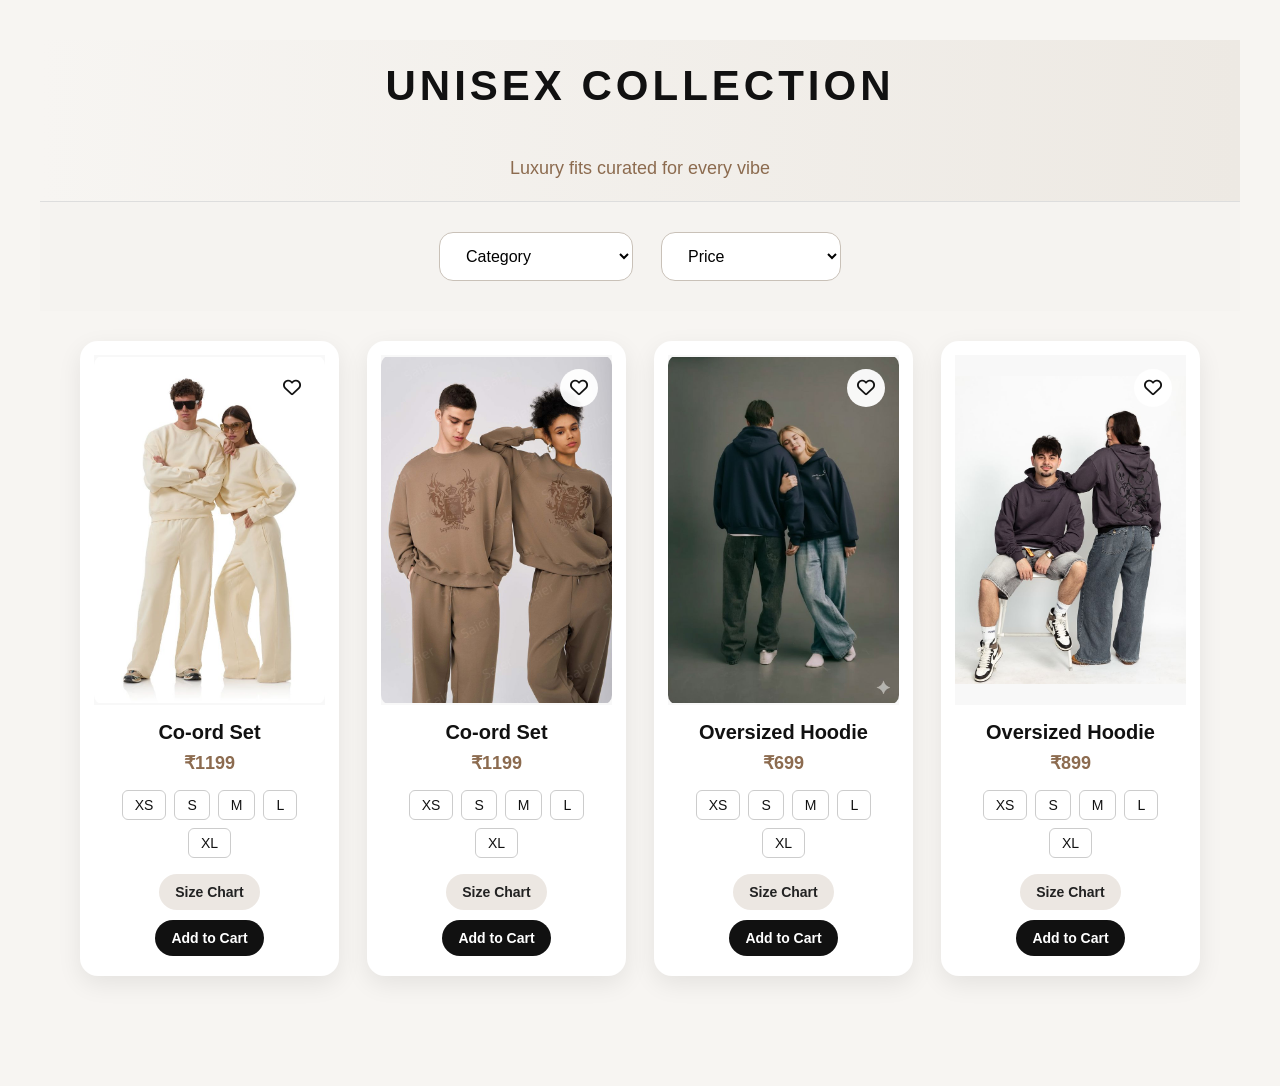
==== unisex.html @ 7d6be68d "5th project" ====
<!DOCTYPE html>
<html lang="en">
<head>
    <meta charset="UTF-8">
    <meta name="viewport" content="width=device-width, initial-scale=1.0">
    <title>UNISEX Collection| UNIFYD</title>
    <link rel="stylesheet" href="products.css">
    <link rel="stylesheet" href="collection.css">
    <link rel="stylesheet" href="https://cdnjs.cloudflare.com/ajax/libs/font-awesome/6.5.0/css/all.min.css">
</head>
<body>
    
<!-- HERO BANNER -->
<section class="collection-hero">
  <h1>UNISEX COLLECTION</h1>
  <p>Luxury fits curated for every vibe</p>
</section>

<!-- FILTER BAR -->
<div class="filter-bar">
  <select id="categoryFilter" onchange="filterProducts()">
  <option value="all">Category</option>
  <option value="co-ord">Co-ord set</option>
  <option value="hoodie">Oversized Hoodie</option>
</select>

<select id="priceFilter" onchange="filterProducts()">
  <option value="all">Price</option>
  <option value="low">Under ₹500</option>
  <option value="mid">₹500 - ₹1000</option>
  <option value="high">Above ₹1000</option>
</select>
</div>

<div class="product-grid">

  <!-- Product Card 1-->
  <div class="product-card" data-category="Co-ord Set" data-price="1199" data-name="Co-ord Set">
    <div class="product-img">
    <img src="COLLECTION for website/UNISEX COLLECTION/off white co-ord set unisex.jpg" alt="Co-ord Set">
    <i class="fa-regular fa-heart wishlist" onclick="addToWishlist(this, 'Co-ord Set', 1199, 'COLLECTION for website/UNISEX COLLECTION/off white co-ord set unisex.jpg', 'unisex.html')"></i>
    </div>
    <h3>Co-ord Set</h3>
    <p>₹1199</p>

  <!-- SIZE SELECTOR -->
    <div class="size-selector">
      <span class="size-btn">XS</span>
      <span class="size-btn">S</span>
      <span class="size-btn">M</span>
      <span class="size-btn">L</span>
      <span class="size-btn">XL</span>
    </div>
    <div class="product-actions">
      <button class="size-chart-btn" onclick="openSizeChart()">Size Chart</button>
      <button class="add-cart-btn" onclick="addToCartWithSize(this, 'Co-ord Set',1199)">Add to Cart</button>
    </div>
  </div>

  <!-- Product Card 2-->
  <div class="product-card" data-category="Co-ord Set" data-price="1199" data-name="Co-ord Set">
    <div class="product-img">
    <img src="COLLECTION for website/UNISEX COLLECTION/biege brown hoodie.jpg" alt="Co-ord Set">
    <i class="fa-regular fa-heart wishlist" onclick="addToWishlist(this, 'Co-ord Set', 1199, 'COLLECTION for website/UNISEX COLLECTION/biege brown hoodie.jpg','unisex.html')"></i>
    </div>
    <h3>Co-ord Set</h3>
    <p>₹1199</p>

    <!-- SIZE SELECTOR -->
    <div class="size-selector">
      <span class="size-btn">XS</span>
      <span class="size-btn">S</span>
      <span class="size-btn">M</span>
      <span class="size-btn">L</span>
      <span class="size-btn">XL</span>
    </div>
    <div class="product-actions">
      <button class="size-chart-btn" onclick="openSizeChart()">Size Chart</button>
      <button class="add-cart-btn" onclick="addToCartWithSize(this, 'Co-ord Set',799)">Add to Cart</button>
    </div>
  </div>

  <!-- Product Card 3-->
  <div class="product-card" data-category="Oversized Hoodie" data-price="699" data-name="Oversized Hoodie">
    <div class="product-img">
    <img src="COLLECTION for website/UNISEX COLLECTION/blue hoodie.jpg" alt="Oversized Hoodie">
    <i class="fa-regular fa-heart wishlist" onclick="addToWishlist(this, 'Oversized Hoodie', 699, 'COLLECTION for website/UNISEX COLLECTION/blue hoodie.jpg', 'unisex.html')"></i>
    </div>
    <h3>Oversized Hoodie</h3>
    <p>₹699</p>

    <!-- SIZE SELECTOR -->
    <div class="size-selector">
      <span class="size-btn">XS</span>
      <span class="size-btn">S</span>
      <span class="size-btn">M</span>
      <span class="size-btn">L</span>
      <span class="size-btn">XL</span>
    </div>
    <div class="product-actions">
      <button class="size-chart-btn" onclick="openSizeChart()">Size Chart</button>
      <button class="add-cart-btn" onclick="addToCartWithSize(this, 'Oversized Hoodie',699)">Add to Cart</button>
    </div>
  </div>

  <!-- Product Card 4-->
  <div class="product-card" data-category="Oversized Hoodie" data-price="899" data-name="Oversized Hoodie">
    <div class="product-img">
    <img src="COLLECTION for website/UNISEX COLLECTION/Oversized Boxy fit Hoodie purple.jpg" alt="Oversized Hoodie">
    <i class="fa-regular fa-heart wishlist" onclick="addToWishlist(this, 'Oversized Hoodie', 899, 'COLLECTION for website/UNISEX COLLECTION/Oversized Boxy fit Hoodie purple.jpg', 'unisex.html')"></i>
    </div>
    <h3>Oversized Hoodie</h3>
    <p>₹899</p>

    <!-- SIZE SELECTOR -->
    <div class="size-selector">
      <span class="size-btn">XS</span>
      <span class="size-btn">S</span>
      <span class="size-btn">M</span>
      <span class="size-btn">L</span>
      <span class="size-btn">XL</span>
    </div>
    <div class="product-actions">
      <button class="size-chart-btn" onclick="openSizeChart()">Size Chart</button>
      <button class="add-cart-btn" onclick="addToCartWithSize(this, 'Oversized Hoodie',899)">Add to Cart</button>
    </div>
  </div>
</div>

<!-- SIZE CHART MODAL -->
<div id="sizeChartModal" class="size-chart-modal">
  <div class="size-chart-content">
    <span class="close-modal" onclick="closeSizeChart()">&times;</span>
    <h2>Size Chart</h2>

    <div class="size-chart-wrapper">
      <img src="COLLECTION for website/WOMENS COLLECTION/size chart.jpeg" alt="Size Chart">
    </div>
  </div>
</div>

<div id="toast" class="toast"></div>

<script src="cart.js"></script>
<Script src="collection.js"></Script>

</body>
</html>
---- products.css ----
body {
  background: #000;
  color: white;
  font-family: Poppins;
  padding: 40px;
}

h1 {
  text-align: center;
  margin-bottom: 40px;
}

.product-grid {
  display: grid;
  grid-template-columns: repeat(4,1fr);
  gap: 30px;
}

.product-card {
  background: #111;
  padding: 15px;
  border-radius: 12px;
  text-align: center;
  transition: 0.3s;
}

.product-card:hover {
  transform: scale(1.05);
}

.product-card img {
  width: 100%;
  height: 300px;
  object-fit: cover;
  border-radius: 10px;
}

button {
  padding: 10px 20px;
  background: gold;
  border: none;
  pointer-events: auto;
  cursor: pointer;
  font-weight: bold;
}

.toast {
  position: fixed;
  top: 30px;
  right: 30px;
  min-width: 260px;
  max-width: 320px;
  background: #111;
  color: #fff;
  padding: 14px 18px;
  border-radius: 12px;
  font-size: 15px;
  font-weight: 500;
  box-shadow: 0 10px 30px rgba(0, 0, 0, 0.25);
  opacity: 0;
  transform: translateY(-20px);
  pointer-events: none;
  transition: all 0.35s ease;
  z-index: 9999;
  border-left: 5px solid #d4af37;
}

.toast.show {
  opacity: 1;
  transform: translateY(0);
}

.toast.success {
  border-left-color: #22c55e;
}

.toast.error {
  border-left-color: #ef4444;
}
---- collection.css ----
/* ===== GLOBAL ===== */
* {
  margin: 0;
  padding: 0;
  box-sizing: border-box;
  font-family: 'Poppins', sans-serif;
}

body {
  background: #f7f5f2;
  color: #111;
}

/* ===== HERO SECTION ===== */
.collection-hero {
  height: 18vh;
  background: linear-gradient(to right, #f7f5f2, #ede9e3);
  display: flex;
  flex-direction: column;
  justify-content: center;
  align-items: center;
  text-align: center;
  border-bottom: 1px solid #ddd;
}

.collection-hero h1 {
  font-size: 42px;
  font-weight: 700;
  letter-spacing: 4px;
  color: #111;
}

.collection-hero p {
  font-size: 18px;
  color: #8c6b4f;
  margin-top: 8px;
}

/* ===== FILTER BAR ===== */
.filter-bar {
  display: flex;
  justify-content: center;
  gap: 28px;
  padding: 30px 20px;
  background: #f5f3f0;
  flex-wrap: wrap;
  padding: 30px 20px;
}

.filter-bar select {
  padding: 14px 22px;
  min-width: 180px;
  border: 1px solid #c9c1b8;
  border-radius: 14px;
  font-size: 16px;
  background: #fff;
  cursor: pointer;
  outline: none;
}

/* ===== PRODUCT GRID ===== */
.product-grid {
  width: 100%;
  max-width: 1400px;
  margin: 0 auto;
  display: grid;
  grid-template-columns: repeat(4, minmax(250px, 1fr));
  gap: 28px;
  padding: 30px 40px 70px;
  align-items: start;
}

/* ===== PRODUCT CARD ===== */
.product-card {
  background: #fff;
  border-radius: 18px;
  overflow: hidden;
  box-shadow: 0 8px 24px rgba(0,0,0,0.08);
  transition: 0.3s ease;
  padding: 14px 14px 20px;
  display: flex;
  flex-direction: column;
  height: 100%;
}

.product-card:hover {
  transform: translateY(-8px);
}

/* ===== IMAGE ===== */
.product-img {
  position: relative;
  width: 100%;
  height: 350px;
  overflow: hidden;
  display: flex;
  align-items: center;
  justify-content: center;
  background: #f8f8f8;
}

.product-img img {
  width: 100%;
  height: 100%;
  object-fit: contain;
  display: block;
  transition: transform 0.4s ease;
}

.product-card:hover .product-img img {
  transform: scale(1.05);
}

/* ===== WISHLIST ICON ===== */
.wishlist {
  position: absolute;
  top: 14px;
  right: 14px;
  background: rgba(255,255,255,0.95);
  padding: 10px;
  border-radius: 50%;
  cursor: pointer;
  transition: 0.3s ease;
  font-size: 18px;
  z-index: 2;
}

.wishlist:hover {
  transform: scale(1.1);
}

.wishlist.active {
  color: red;
}

/* ===== TEXT ===== */
.product-card h3 {
  margin-top: 16px;
  font-size: 20px;
  font-weight: 600;
  text-align: center;
  padding: 0 18px;
}

.product-card p {
  color: #8c6b4f;
  font-size: 18px;
  font-weight: 600;
  text-align: center;
  margin: 8px 0 16px;
  padding: 0 18px;
}

/* ===== SIZE SELECTOR ===== */
.size-selector {
  display: flex;
  justify-content: center;
  gap: 8px;
  flex-wrap: wrap;
  margin-bottom: 16px;
   padding: 0 18px;
}

.size-btn {
  border: 1px solid #ccc;
  padding: 6px 12px;
  border-radius: 6px;
  font-size: 14px;
  cursor: pointer;
  transition: 0.2s;
}

.size-btn:hover {
  background: #111;
  color: white;
}

.size-btn.selected {
  background: #8c6b4f;
  color: white;
  border-color: #8c6b4f;
}

/* ===== PRODUCT ACTIONS ===== */
.product-actions {
  display: flex;
  justify-content: center;
  gap: 10px;
  flex-wrap: wrap;
  padding: 0 18px;
}

.product-actions button {
  border: none;
  padding: 10px 16px;
  border-radius: 20px;
  font-size: 14px;
  font-weight: 600;
  cursor: pointer;
  transition: 0.3s;
}

.size-chart-btn {
  background: #ece7e2;
  color: #222;
}

.size-chart-btn:hover {
  background: #ddd3ca;
}

.add-cart-btn {
  background: #111;
  color: white;
}

.add-cart-btn:hover {
  background: #8c6b4f;
}

/* ===== SIZE CHART MODAL ===== */
.size-chart-modal {
  display: none;
  position: fixed;
  inset: 0;
  background: rgba(0,0,0,0.65);
  z-index: 9999;
  justify-content: center;
  align-items: center;
  padding: 20px;
}

.size-chart-modal.active {
  display: flex;
}

.size-chart-content {
  background: #fff;
  width: 100%;
  max-width: 900px;
  max-height: 90vh;
  overflow-y: auto;
  border-radius: 18px;
  padding: 24px;
  position: relative;
}

.size-chart-content h2 {
  text-align: center;
  margin-bottom: 20px;
}

.size-chart-wrapper img {
  width: 100%;
  height: auto;
  display: block;
}

.close-modal {
  position: absolute;
  top: 10px;
  right: 18px;
  font-size: 32px;
  cursor: pointer;
}

/* ===== RESPONSIVE ===== */
@media (max-width: 1200px) {
  .product-grid {
    grid-template-columns: repeat(3, 1fr);
    padding: 30px 24px 60px;
  }
}

@media (max-width: 768px) {
  .collection-hero h1 {
    font-size: 36px;
  }

  .product-grid {
    grid-template-columns: 1fr;
    padding: 20px;
  }

  .filter-bar {
    flex-direction: column;
    align-items: center;
  }

  .filter-bar select {
    width: 90%;
  }
}
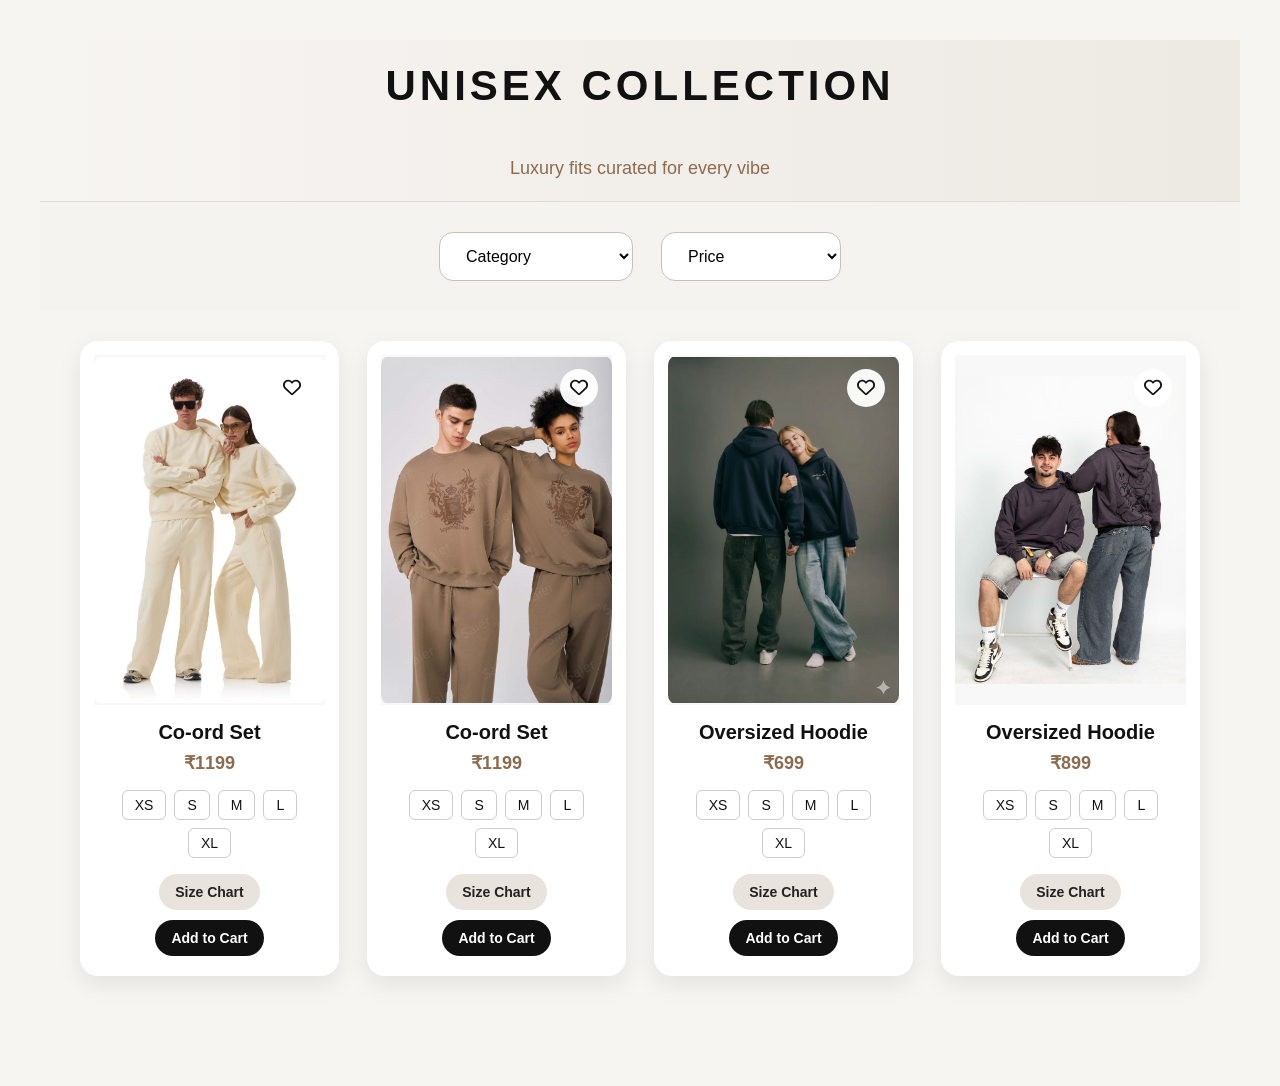
==== commit 8ea04d60: "cart.js edited" ====
--- a/unisex.html
+++ b/unisex.html
@@ -35,10 +35,10 @@
 <div class="product-grid">
 
   <!-- Product Card 1-->
-  <div class="product-card" data-category="Co-ord Set" data-price="1199" data-name="Co-ord Set">
+  <div class="product-card" data-category="co-ord Set" data-price="1199" data-name="co-ord Set">
     <div class="product-img">
     <img src="COLLECTION for website/UNISEX COLLECTION/off white co-ord set unisex.jpg" alt="Co-ord Set">
-    <i class="fa-regular fa-heart wishlist" onclick="addToWishlist(this, 'Co-ord Set', 1199, 'COLLECTION for website/UNISEX COLLECTION/off white co-ord set unisex.jpg', 'unisex.html')"></i>
+    <i class="fa-regular fa-heart wishlist" onclick="addToWishlist(this, 'co-ord Set', 1199, 'COLLECTION for website/UNISEX COLLECTION/off white co-ord set unisex.jpg', 'unisex.html')"></i>
     </div>
     <h3>Co-ord Set</h3>
     <p>₹1199</p>
@@ -53,12 +53,12 @@
     </div>
     <div class="product-actions">
       <button class="size-chart-btn" onclick="openSizeChart()">Size Chart</button>
-      <button class="add-cart-btn" onclick="addToCartWithSize(this, 'Co-ord Set',1199)">Add to Cart</button>
+      <button class="add-cart-btn" onclick="addToCartWithSize(this, 'co-ord Set',1199)">Add to Cart</button>
     </div>
   </div>
 
   <!-- Product Card 2-->
-  <div class="product-card" data-category="Co-ord Set" data-price="1199" data-name="Co-ord Set">
+  <div class="product-card" data-category="co-ord Set" data-price="1199" data-name="co-ord Set">
     <div class="product-img">
     <img src="COLLECTION for website/UNISEX COLLECTION/biege brown hoodie.jpg" alt="Co-ord Set">
     <i class="fa-regular fa-heart wishlist" onclick="addToWishlist(this, 'Co-ord Set', 1199, 'COLLECTION for website/UNISEX COLLECTION/biege brown hoodie.jpg','unisex.html')"></i>
@@ -81,7 +81,7 @@
   </div>
 
   <!-- Product Card 3-->
-  <div class="product-card" data-category="Oversized Hoodie" data-price="699" data-name="Oversized Hoodie">
+  <div class="product-card" data-category="hoodie" data-price="699" data-name="hoodie">
     <div class="product-img">
     <img src="COLLECTION for website/UNISEX COLLECTION/blue hoodie.jpg" alt="Oversized Hoodie">
     <i class="fa-regular fa-heart wishlist" onclick="addToWishlist(this, 'Oversized Hoodie', 699, 'COLLECTION for website/UNISEX COLLECTION/blue hoodie.jpg', 'unisex.html')"></i>
@@ -104,7 +104,7 @@
   </div>
 
   <!-- Product Card 4-->
-  <div class="product-card" data-category="Oversized Hoodie" data-price="899" data-name="Oversized Hoodie">
+  <div class="product-card" data-category="hoodie" data-price="899" data-name="hoodie">
     <div class="product-img">
     <img src="COLLECTION for website/UNISEX COLLECTION/Oversized Boxy fit Hoodie purple.jpg" alt="Oversized Hoodie">
     <i class="fa-regular fa-heart wishlist" onclick="addToWishlist(this, 'Oversized Hoodie', 899, 'COLLECTION for website/UNISEX COLLECTION/Oversized Boxy fit Hoodie purple.jpg', 'unisex.html')"></i>
--- a/collection.css
+++ b/collection.css
@@ -219,10 +219,32 @@
 }
 
 /* ===== SIZE CHART MODAL ===== */
+.size-chart-btn {
+  padding: 10px 22px;
+  border: none;
+  border-radius: 30px;
+  background: #e9e3dd;
+  color: #222;
+  font-size: 16px;
+  font-weight: 600;
+  cursor: pointer;
+  transition: 0.3s ease;
+  z-index: 10;
+  position: relative;
+}
+
+.size-chart-btn:hover {
+  background: #d8cfc7;
+  transform: translateY(-2px);
+}
+
 .size-chart-modal {
   display: none;
   position: fixed;
-  inset: 0;
+  left: 0;
+  top: 0;
+  width: 100%;
+  height: 100%;
   background: rgba(0,0,0,0.65);
   z-index: 9999;
   justify-content: center;
@@ -230,37 +252,39 @@
   padding: 20px;
 }
 
-.size-chart-modal.active {
+.size-chart-modal.show {
   display: flex;
 }
 
 .size-chart-content {
   background: #fff;
-  width: 100%;
-  max-width: 900px;
-  max-height: 90vh;
-  overflow-y: auto;
+  width: 90%;
+  max-width: 700px;
   border-radius: 18px;
   padding: 24px;
   position: relative;
+  text-align: center;
+  animation: popupFade 0.3s ease;
 }
 
 .size-chart-content h2 {
   text-align: center;
   margin-bottom: 20px;
+  font-size: 28px;
 }
 
 .size-chart-wrapper img {
   width: 100%;
-  height: auto;
-  display: block;
+  max-height: 70vh;
+  object-fit: contain;
+  border-radius: 12px;
 }
 
 .close-modal {
   position: absolute;
   top: 10px;
   right: 18px;
-  font-size: 32px;
+  font-size: 30px;
   cursor: pointer;
 }
 
@@ -272,6 +296,17 @@
   }
 }
 
+@keyframes popupFade {
+  from {
+    opacity: 0;
+    transform: scale(0.9);
+  }
+  to {
+    opacity: 1;
+    transform: scale(1);
+  }
+}
+
 @media (max-width: 768px) {
   .collection-hero h1 {
     font-size: 36px;
